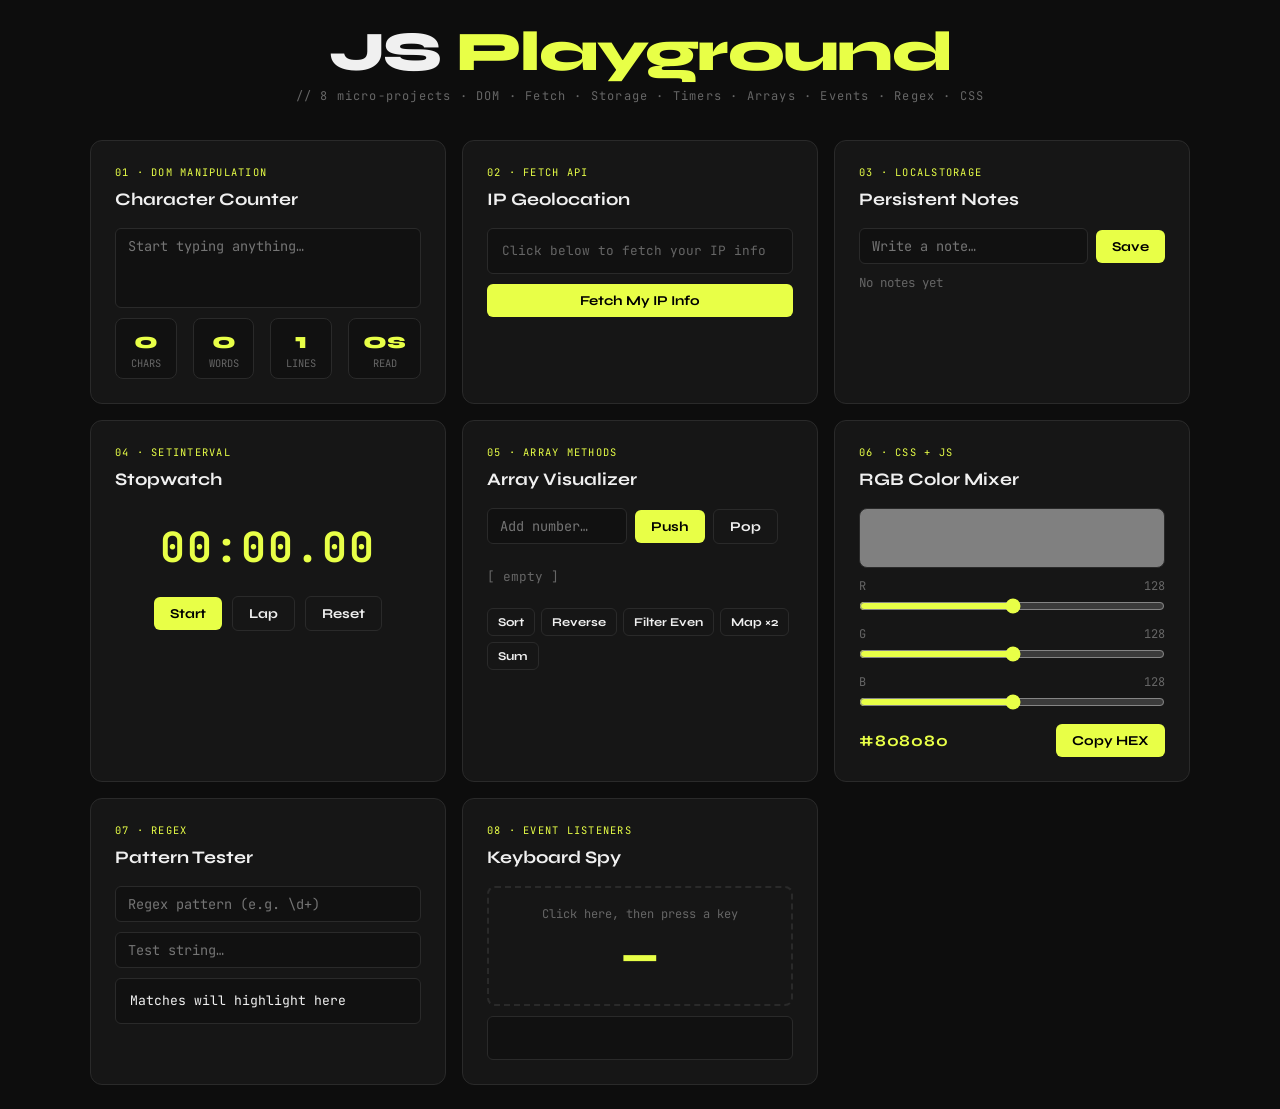
==== Beginner/index.html @ 54a26fcf "started on the beginner folder" ====
<!DOCTYPE html>
<html lang="en">
<head>
<meta charset="UTF-8">
<meta name="viewport" content="width=device-width, initial-scale=1.0">
<title>JS Playground</title>
<link href="https://fonts.googleapis.com/css2?family=JetBrains+Mono:wght@400;700&family=Syne:wght@400;700;800&display=swap" rel="stylesheet">
<style>
  :root {
    --bg: #0d0d0d;
    --surface: #161616;
    --border: #2a2a2a;
    --accent: #e8ff47;
    --accent2: #ff6b35;
    --text: #f0f0f0;
    --muted: #666;
    --mono: 'JetBrains Mono', monospace;
    --sans: 'Syne', sans-serif;
  }

  * { box-sizing: border-box; margin: 0; padding: 0; }

  body {
    background: var(--bg);
    color: var(--text);
    font-family: var(--sans);
    min-height: 100vh;
    padding: 24px 16px;
  }

  header {
    text-align: center;
    margin-bottom: 36px;
  }

  header h1 {
    font-size: clamp(2rem, 6vw, 3.5rem);
    font-weight: 800;
    letter-spacing: -0.03em;
    line-height: 1;
  }

  header h1 span { color: var(--accent); }

  header p {
    color: var(--muted);
    font-family: var(--mono);
    font-size: 0.75rem;
    margin-top: 8px;
    letter-spacing: 0.1em;
  }

  .grid {
    display: grid;
    grid-template-columns: repeat(auto-fit, minmax(300px, 1fr));
    gap: 16px;
    max-width: 1100px;
    margin: 0 auto;
  }

  .card {
    background: var(--surface);
    border: 1px solid var(--border);
    border-radius: 12px;
    padding: 24px;
    position: relative;
    overflow: hidden;
    transition: border-color 0.2s;
  }

  .card:hover { border-color: #444; }

  .card-tag {
    font-family: var(--mono);
    font-size: 0.65rem;
    letter-spacing: 0.12em;
    color: var(--accent);
    text-transform: uppercase;
    margin-bottom: 10px;
  }

  .card h2 {
    font-size: 1.1rem;
    font-weight: 700;
    margin-bottom: 18px;
    color: var(--text);
  }

  /* ── Shared UI ── */
  input[type="text"], input[type="number"], textarea, select {
    background: #111;
    border: 1px solid var(--border);
    border-radius: 6px;
    color: var(--text);
    font-family: var(--mono);
    font-size: 0.85rem;
    padding: 8px 12px;
    width: 100%;
    outline: none;
    transition: border-color 0.2s;
  }
  input:focus, textarea:focus, select:focus { border-color: var(--accent); }

  button {
    background: var(--accent);
    border: none;
    border-radius: 6px;
    color: #000;
    cursor: pointer;
    font-family: var(--sans);
    font-size: 0.85rem;
    font-weight: 700;
    padding: 8px 16px;
    transition: opacity 0.15s, transform 0.1s;
  }
  button:hover { opacity: 0.85; }
  button:active { transform: scale(0.97); }

  .btn-ghost {
    background: transparent;
    border: 1px solid var(--border);
    color: var(--text);
  }
  .btn-ghost:hover { border-color: #555; opacity: 1; }

  .output {
    background: #111;
    border: 1px solid var(--border);
    border-radius: 6px;
    font-family: var(--mono);
    font-size: 0.82rem;
    color: var(--accent);
    padding: 10px 14px;
    min-height: 36px;
    word-break: break-all;
  }

  .row { display: flex; gap: 8px; align-items: center; }
  .col { display: flex; flex-direction: column; gap: 10px; }

  /* ─────────────────────────────────────────
     1. DOM MANIPULATION – Character Counter
  ───────────────────────────────────────── */
  #char-box {
    position: relative;
  }
  #char-area {
    resize: none;
    height: 80px;
    font-family: var(--mono);
  }
  #char-stats {
    display: flex; gap: 16px; flex-wrap: wrap;
  }
  .stat {
    display: flex; flex-direction: column; align-items: center;
    background: #111; border: 1px solid var(--border);
    border-radius: 8px; padding: 8px 14px; flex: 1;
  }
  .stat-val { font-size: 1.4rem; font-weight: 800; color: var(--accent); }
  .stat-lbl { font-family: var(--mono); font-size: 0.65rem; color: var(--muted); margin-top: 2px; }

  /* ─────────────────────────────────────────
     2. FETCH API – IP Geolocation
  ───────────────────────────────────────── */
  #ip-result { line-height: 1.8; }
  #ip-result span { color: var(--text); }

  /* ─────────────────────────────────────────
     3. LOCAL STORAGE – Note Saver
  ───────────────────────────────────────── */
  #note-list { max-height: 130px; overflow-y: auto; display: flex; flex-direction: column; gap: 6px; }
  .note-item {
    background: #111; border: 1px solid var(--border); border-radius: 6px;
    padding: 7px 12px; font-family: var(--mono); font-size: 0.8rem;
    display: flex; justify-content: space-between; align-items: center; gap: 8px;
  }
  .note-item span { flex: 1; overflow: hidden; text-overflow: ellipsis; white-space: nowrap; }
  .note-item button {
    background: transparent; color: var(--muted); font-size: 0.8rem;
    padding: 2px 6px; border: none;
  }
  .note-item button:hover { color: var(--accent2); opacity: 1; }

  /* ─────────────────────────────────────────
     4. TIMERS / INTERVALS – Stopwatch
  ───────────────────────────────────────── */
  #sw-display {
    font-family: var(--mono);
    font-size: 2.6rem;
    font-weight: 700;
    letter-spacing: 0.05em;
    color: var(--accent);
    text-align: center;
    padding: 12px 0;
  }
  #sw-laps { max-height: 100px; overflow-y: auto; }
  .lap {
    font-family: var(--mono); font-size: 0.75rem; color: var(--muted);
    padding: 3px 0; border-bottom: 1px solid #1e1e1e;
    display: flex; justify-content: space-between;
  }

  /* ─────────────────────────────────────────
     5. ARRAY METHODS – Array Visualizer
  ───────────────────────────────────────── */
  #arr-display {
    display: flex; gap: 6px; flex-wrap: wrap; min-height: 44px;
    align-items: center;
  }
  .arr-item {
    background: #1e1e1e; border: 1px solid var(--border);
    border-radius: 6px; padding: 6px 12px;
    font-family: var(--mono); font-size: 0.85rem;
    color: var(--accent); transition: all 0.3s;
  }
  .arr-item.highlight { background: var(--accent); color: #000; }
  #arr-log {
    font-family: var(--mono); font-size: 0.75rem; color: var(--muted);
    min-height: 20px;
  }

  /* ─────────────────────────────────────────
     6. CSS + JS – Color Mixer
  ───────────────────────────────────────── */
  #color-preview {
    height: 60px; border-radius: 8px; transition: background 0.3s;
    border: 1px solid var(--border);
  }
  .color-sliders label {
    font-family: var(--mono); font-size: 0.75rem; color: var(--muted);
    display: flex; justify-content: space-between; margin-bottom: 4px;
  }
  input[type="range"] {
    width: 100%; accent-color: var(--accent); cursor: pointer;
  }
  #color-hex { font-size: 1rem; font-weight: 700; color: var(--accent); letter-spacing: 0.05em; }

  /* ─────────────────────────────────────────
     7. REGEX – Pattern Tester
  ───────────────────────────────────────── */
  #regex-highlight {
    background: #111; border: 1px solid var(--border); border-radius: 6px;
    padding: 10px 14px; font-family: var(--mono); font-size: 0.82rem;
    min-height: 44px; line-height: 1.8; word-break: break-all;
  }
  mark { background: var(--accent); color: #000; border-radius: 3px; padding: 0 2px; }
  #regex-count { font-family: var(--mono); font-size: 0.75rem; color: var(--muted); }

  /* ─────────────────────────────────────────
     8. EVENTS – Keyboard Spy
  ───────────────────────────────────────── */
  #key-box {
    border: 2px dashed var(--border); border-radius: 8px; padding: 18px;
    text-align: center; cursor: pointer; transition: border-color 0.2s;
    outline: none;
  }
  #key-box:focus { border-color: var(--accent); }
  #key-display {
    font-size: 2.5rem; font-weight: 800;
    color: var(--accent); letter-spacing: -0.02em;
    min-height: 50px;
  }
  #key-meta { font-family: var(--mono); font-size: 0.72rem; color: var(--muted); margin-top: 4px; }

  /* scrollbar */
  ::-webkit-scrollbar { width: 4px; }
  ::-webkit-scrollbar-track { background: transparent; }
  ::-webkit-scrollbar-thumb { background: #333; border-radius: 4px; }
</style>
</head>
<body>

<header>
  <h1>JS <span>Playground</span></h1>
  <p>// 8 micro-projects · DOM · Fetch · Storage · Timers · Arrays · Events · Regex · CSS</p>
</header>

<div class="grid">

  <!-- 1. DOM MANIPULATION -->
  <div class="card">
    <div class="card-tag">01 · DOM Manipulation</div>
    <h2>Character Counter</h2>
    <div class="col">
      <textarea id="char-area" placeholder="Start typing anything…"></textarea>
      <div id="char-stats">
        <div class="stat"><span class="stat-val" id="char-count">0</span><span class="stat-lbl">CHARS</span></div>
        <div class="stat"><span class="stat-val" id="word-count">0</span><span class="stat-lbl">WORDS</span></div>
        <div class="stat"><span class="stat-val" id="line-count">1</span><span class="stat-lbl">LINES</span></div>
        <div class="stat"><span class="stat-val" id="read-time">0s</span><span class="stat-lbl">READ</span></div>
      </div>
    </div>
  </div>

  <!-- 2. FETCH API -->
  <div class="card">
    <div class="card-tag">02 · Fetch API</div>
    <h2>IP Geolocation</h2>
    <div class="col">
      <div class="output" id="ip-result" style="color:var(--muted);font-family:var(--mono);font-size:0.8rem;line-height:1.9">
        Click below to fetch your IP info
      </div>
      <button onclick="fetchIP()">Fetch My IP Info</button>
    </div>
  </div>

  <!-- 3. LOCAL STORAGE -->
  <div class="card">
    <div class="card-tag">03 · localStorage</div>
    <h2>Persistent Notes</h2>
    <div class="col">
      <div class="row">
        <input type="text" id="note-input" placeholder="Write a note…" />
        <button onclick="saveNote()">Save</button>
      </div>
      <div id="note-list"></div>
    </div>
  </div>

  <!-- 4. TIMERS -->
  <div class="card">
    <div class="card-tag">04 · setInterval</div>
    <h2>Stopwatch</h2>
    <div class="col">
      <div id="sw-display">00:00.00</div>
      <div class="row" style="justify-content:center;gap:10px">
        <button id="sw-btn" onclick="swToggle()">Start</button>
        <button class="btn-ghost" onclick="swLap()">Lap</button>
        <button class="btn-ghost" onclick="swReset()">Reset</button>
      </div>
      <div id="sw-laps"></div>
    </div>
  </div>

  <!-- 5. ARRAY METHODS -->
  <div class="card">
    <div class="card-tag">05 · Array Methods</div>
    <h2>Array Visualizer</h2>
    <div class="col">
      <div class="row">
        <input type="number" id="arr-input" placeholder="Add number…" style="max-width:140px"/>
        <button onclick="arrAdd()">Push</button>
        <button class="btn-ghost" onclick="arrPop()">Pop</button>
      </div>
      <div id="arr-display"><span style="color:var(--muted);font-family:var(--mono);font-size:0.8rem">[ empty ]</span></div>
      <div class="row" style="flex-wrap:wrap;gap:6px">
        <button class="btn-ghost" style="font-size:0.75rem;padding:6px 10px" onclick="arrMethod('sort')">Sort</button>
        <button class="btn-ghost" style="font-size:0.75rem;padding:6px 10px" onclick="arrMethod('reverse')">Reverse</button>
        <button class="btn-ghost" style="font-size:0.75rem;padding:6px 10px" onclick="arrMethod('filter-even')">Filter Even</button>
        <button class="btn-ghost" style="font-size:0.75rem;padding:6px 10px" onclick="arrMethod('map-x2')">Map ×2</button>
        <button class="btn-ghost" style="font-size:0.75rem;padding:6px 10px" onclick="arrMethod('sum')">Sum</button>
      </div>
      <div id="arr-log"></div>
    </div>
  </div>

  <!-- 6. COLOR MIXER -->
  <div class="card">
    <div class="card-tag">06 · CSS + JS</div>
    <h2>RGB Color Mixer</h2>
    <div class="col">
      <div id="color-preview"></div>
      <div class="color-sliders col" style="gap:8px">
        <div>
          <label>R <span id="r-val">128</span></label>
          <input type="range" id="r-slider" min="0" max="255" value="128" oninput="updateColor()">
        </div>
        <div>
          <label>G <span id="g-val">128</span></label>
          <input type="range" id="g-slider" min="0" max="255" value="128" oninput="updateColor()">
        </div>
        <div>
          <label>B <span id="b-val">128</span></label>
          <input type="range" id="b-slider" min="0" max="255" value="128" oninput="updateColor()">
        </div>
      </div>
      <div class="row" style="justify-content:space-between;align-items:center">
        <span id="color-hex">#808080</span>
        <button onclick="copyHex()">Copy HEX</button>
      </div>
    </div>
  </div>

  <!-- 7. REGEX -->
  <div class="card">
    <div class="card-tag">07 · RegEx</div>
    <h2>Pattern Tester</h2>
    <div class="col">
      <input type="text" id="regex-pattern" placeholder="Regex pattern (e.g. \d+)" oninput="testRegex()" />
      <input type="text" id="regex-input" placeholder="Test string…" oninput="testRegex()" />
      <div id="regex-highlight">Matches will highlight here</div>
      <div id="regex-count"></div>
    </div>
  </div>

  <!-- 8. EVENTS – KEYBOARD SPY -->
  <div class="card">
    <div class="card-tag">08 · Event Listeners</div>
    <h2>Keyboard Spy</h2>
    <div class="col">
      <div id="key-box" tabindex="0" onclick="this.focus()">
        <div style="color:var(--muted);font-family:var(--mono);font-size:0.75rem;margin-bottom:10px">Click here, then press a key</div>
        <div id="key-display">—</div>
        <div id="key-meta"></div>
      </div>
      <div id="key-history" class="output" style="min-height:44px;color:var(--text);line-height:1.9;font-size:0.75rem"></div>
    </div>
  </div>

</div>

<script>
// ══════════════════════════════════════════════
// 1. DOM MANIPULATION – Character Counter
// ══════════════════════════════════════════════
const charArea = document.getElementById('char-area');
charArea.addEventListener('input', () => {
  const val = charArea.value;
  const chars = val.length;
  const words = val.trim() === '' ? 0 : val.trim().split(/\s+/).length;
  const lines = val.split('\n').length;
  const readSec = Math.round((words / 200) * 60);
  document.getElementById('char-count').textContent = chars;
  document.getElementById('word-count').textContent = words;
  document.getElementById('line-count').textContent = lines;
  document.getElementById('read-time').textContent = readSec < 60 ? readSec + 's' : Math.ceil(readSec/60) + 'm';
});

// ══════════════════════════════════════════════
// 2. FETCH API – IP Geolocation
// ══════════════════════════════════════════════
async function fetchIP() {
  const el = document.getElementById('ip-result');
  el.style.color = 'var(--muted)';
  el.textContent = 'Fetching…';
  try {
    const res = await fetch('https://ipapi.co/json/');
    const data = await res.json();
    el.style.color = '';
    el.innerHTML = `
      <span style="color:var(--accent)">IP:</span> <span>${data.ip}</span><br>
      <span style="color:var(--accent)">City:</span> <span>${data.city || '—'}</span><br>
      <span style="color:var(--accent)">Country:</span> <span>${data.country_name || '—'}</span><br>
      <span style="color:var(--accent)">ISP:</span> <span>${data.org || '—'}</span>
    `;
  } catch(e) {
    el.textContent = 'Error: ' + e.message;
    el.style.color = 'var(--accent2)';
  }
}

// ══════════════════════════════════════════════
// 3. LOCAL STORAGE – Notes
// ══════════════════════════════════════════════
let notes = JSON.parse(localStorage.getItem('js-playground-notes') || '[]');

function renderNotes() {
  const list = document.getElementById('note-list');
  list.innerHTML = notes.length === 0
    ? '<span style="color:var(--muted);font-family:var(--mono);font-size:0.78rem">No notes yet</span>'
    : notes.map((n, i) => `
      <div class="note-item">
        <span>${n}</span>
        <button onclick="deleteNote(${i})">✕</button>
      </div>`).join('');
}

function saveNote() {
  const input = document.getElementById('note-input');
  const val = input.value.trim();
  if (!val) return;
  notes.unshift(val);
  localStorage.setItem('js-playground-notes', JSON.stringify(notes));
  input.value = '';
  renderNotes();
}

function deleteNote(i) {
  notes.splice(i, 1);
  localStorage.setItem('js-playground-notes', JSON.stringify(notes));
  renderNotes();
}

document.getElementById('note-input').addEventListener('keydown', e => {
  if (e.key === 'Enter') saveNote();
});

renderNotes();

// ══════════════════════════════════════════════
// 4. TIMERS / INTERVALS – Stopwatch
// ══════════════════════════════════════════════
let swRunning = false, swStart = 0, swElapsed = 0, swInterval = null, swLapCount = 0;

function swFormat(ms) {
  const m = String(Math.floor(ms / 60000)).padStart(2, '0');
  const s = String(Math.floor((ms % 60000) / 1000)).padStart(2, '0');
  const cs = String(Math.floor((ms % 1000) / 10)).padStart(2, '0');
  return `${m}:${s}.${cs}`;
}

function swToggle() {
  if (!swRunning) {
    swStart = Date.now() - swElapsed;
    swInterval = setInterval(() => {
      swElapsed = Date.now() - swStart;
      document.getElementById('sw-display').textContent = swFormat(swElapsed);
    }, 16);
    document.getElementById('sw-btn').textContent = 'Pause';
    swRunning = true;
  } else {
    clearInterval(swInterval);
    document.getElementById('sw-btn').textContent = 'Resume';
    swRunning = false;
  }
}

function swLap() {
  if (!swRunning) return;
  swLapCount++;
  const div = document.createElement('div');
  div.className = 'lap';
  div.innerHTML = `<span>Lap ${swLapCount}</span><span>${swFormat(swElapsed)}</span>`;
  document.getElementById('sw-laps').prepend(div);
}

function swReset() {
  clearInterval(swInterval);
  swRunning = false; swElapsed = 0; swLapCount = 0;
  document.getElementById('sw-display').textContent = '00:00.00';
  document.getElementById('sw-btn').textContent = 'Start';
  document.getElementById('sw-laps').innerHTML = '';
}

// ══════════════════════════════════════════════
// 5. ARRAY METHODS
// ══════════════════════════════════════════════
let arr = [];

function renderArr(highlight = []) {
  const el = document.getElementById('arr-display');
  if (arr.length === 0) {
    el.innerHTML = '<span style="color:var(--muted);font-family:var(--mono);font-size:0.8rem">[ empty ]</span>';
    return;
  }
  el.innerHTML = arr.map((v, i) =>
    `<div class="arr-item${highlight.includes(i) ? ' highlight' : ''}">${v}</div>`
  ).join('');
}

function arrAdd() {
  const v = document.getElementById('arr-input').value;
  if (v === '') return;
  arr.push(Number(v));
  document.getElementById('arr-input').value = '';
  document.getElementById('arr-log').textContent = `push(${v}) → length: ${arr.length}`;
  renderArr([arr.length - 1]);
}

function arrPop() {
  if (!arr.length) return;
  const v = arr.pop();
  document.getElementById('arr-log').textContent = `pop() → removed: ${v}`;
  renderArr();
}

function arrMethod(m) {
  if (!arr.length) return;
  let log = '';
  if (m === 'sort') { arr.sort((a,b) => a-b); log = 'sort() ascending'; }
  if (m === 'reverse') { arr.reverse(); log = 'reverse()'; }
  if (m === 'filter-even') { arr = arr.filter(x => x % 2 === 0); log = 'filter(x => x%2===0)'; }
  if (m === 'map-x2') { arr = arr.map(x => x * 2); log = 'map(x => x*2)'; }
  if (m === 'sum') {
    const s = arr.reduce((a, b) => a + b, 0);
    log = `reduce → sum = ${s}`;
    document.getElementById('arr-log').textContent = log;
    renderArr(arr.map((_, i) => i));
    return;
  }
  document.getElementById('arr-log').textContent = log;
  renderArr();
}

// ══════════════════════════════════════════════
// 6. COLOR MIXER
// ══════════════════════════════════════════════
function toHex(v) { return Number(v).toString(16).padStart(2, '0'); }

function updateColor() {
  const r = document.getElementById('r-slider').value;
  const g = document.getElementById('g-slider').value;
  const b = document.getElementById('b-slider').value;
  document.getElementById('r-val').textContent = r;
  document.getElementById('g-val').textContent = g;
  document.getElementById('b-val').textContent = b;
  const hex = `#${toHex(r)}${toHex(g)}${toHex(b)}`;
  document.getElementById('color-preview').style.background = hex;
  document.getElementById('color-hex').textContent = hex.toUpperCase();
}

function copyHex() {
  const hex = document.getElementById('color-hex').textContent;
  navigator.clipboard.writeText(hex);
  const btn = event.target;
  btn.textContent = 'Copied!';
  setTimeout(() => btn.textContent = 'Copy HEX', 1200);
}

updateColor();

// ══════════════════════════════════════════════
// 7. REGEX
// ══════════════════════════════════════════════
function testRegex() {
  const pattern = document.getElementById('regex-pattern').value;
  const text = document.getElementById('regex-input').value;
  const out = document.getElementById('regex-highlight');
  const count = document.getElementById('regex-count');

  if (!pattern || !text) {
    out.textContent = text || 'Matches will highlight here';
    count.textContent = '';
    return;
  }
  try {
    const re = new RegExp(pattern, 'g');
    const matches = [...text.matchAll(re)];
    count.textContent = `${matches.length} match${matches.length !== 1 ? 'es' : ''} found`;
    out.innerHTML = text.replace(re, m => `<mark>${m}</mark>`);
  } catch(e) {
    out.textContent = 'Invalid regex';
    count.textContent = '';
  }
}

// ══════════════════════════════════════════════
// 8. KEYBOARD SPY
// ══════════════════════════════════════════════
const keyBox = document.getElementById('key-box');
const keyHistory = [];

keyBox.addEventListener('keydown', e => {
  e.preventDefault();
  const key = e.key === ' ' ? 'Space' : e.key;
  document.getElementById('key-display').textContent = key.length === 1 ? key : `[${key}]`;
  const meta = [
    e.ctrlKey && 'Ctrl',
    e.shiftKey && 'Shift',
    e.altKey && 'Alt',
    e.metaKey && 'Meta',
    `code: ${e.code}`,
    `keyCode: ${e.keyCode}`
  ].filter(Boolean).join('  ·  ');
  document.getElementById('key-meta').textContent = meta;

  keyHistory.unshift(key.length === 1 ? key : `[${key}]`);
  if (keyHistory.length > 20) keyHistory.pop();
  document.getElementById('key-history').innerHTML =
    keyHistory.map(k => `<span style="opacity:${1 - keyHistory.indexOf(k)*0.05}">${k}</span>`).join(' ');
});
</script>
</body>
</html>
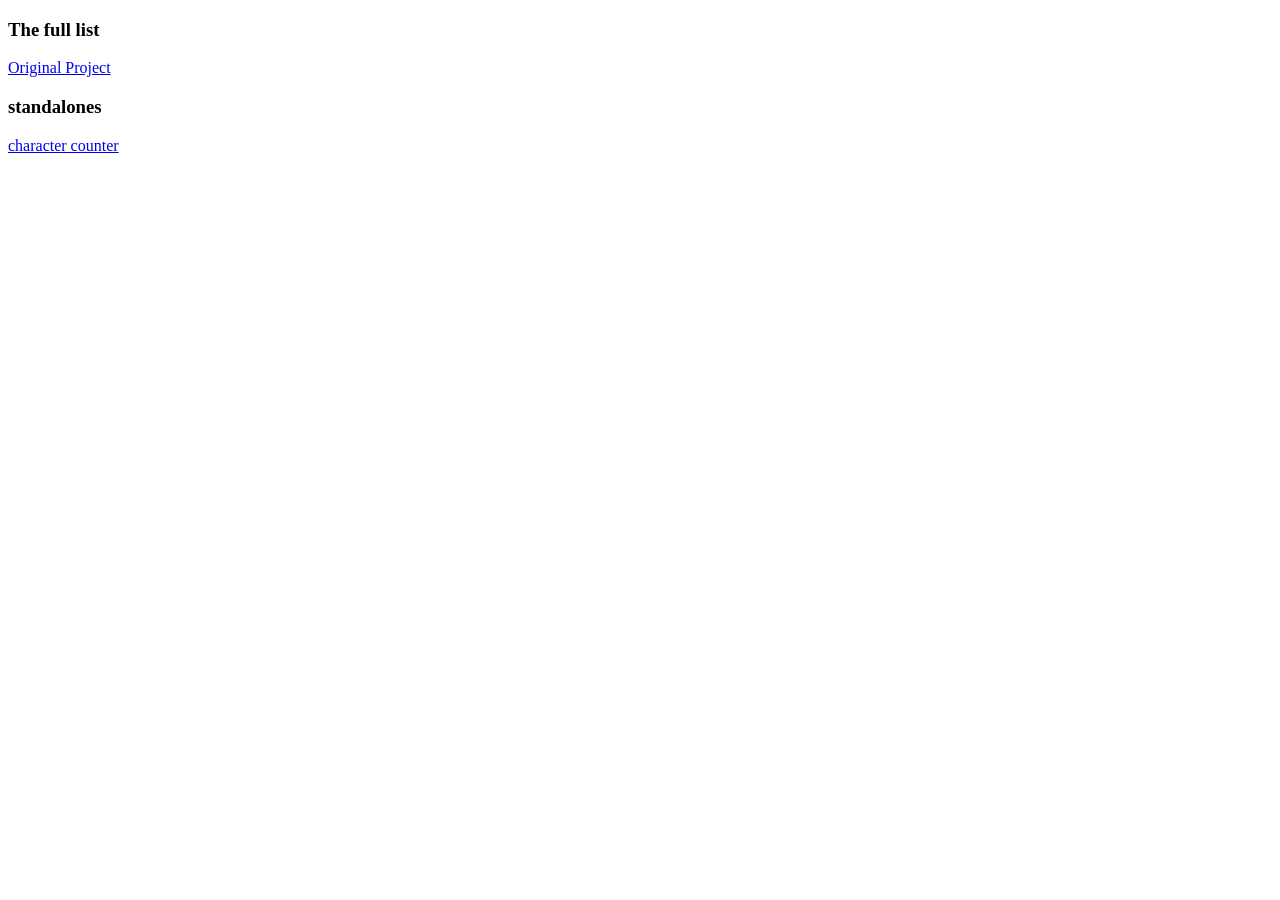
==== commit 44108e7f: "updates on index files" ====
--- a/Beginner/index.html
+++ b/Beginner/index.html
@@ -1,665 +1,15 @@
 <!DOCTYPE html>
 <html lang="en">
 <head>
-<meta charset="UTF-8">
-<meta name="viewport" content="width=device-width, initial-scale=1.0">
-<title>JS Playground</title>
-<link href="https://fonts.googleapis.com/css2?family=JetBrains+Mono:wght@400;700&family=Syne:wght@400;700;800&display=swap" rel="stylesheet">
-<style>
-  :root {
-    --bg: #0d0d0d;
-    --surface: #161616;
-    --border: #2a2a2a;
-    --accent: #e8ff47;
-    --accent2: #ff6b35;
-    --text: #f0f0f0;
-    --muted: #666;
-    --mono: 'JetBrains Mono', monospace;
-    --sans: 'Syne', sans-serif;
-  }
-
-  * { box-sizing: border-box; margin: 0; padding: 0; }
-
-  body {
-    background: var(--bg);
-    color: var(--text);
-    font-family: var(--sans);
-    min-height: 100vh;
-    padding: 24px 16px;
-  }
-
-  header {
-    text-align: center;
-    margin-bottom: 36px;
-  }
-
-  header h1 {
-    font-size: clamp(2rem, 6vw, 3.5rem);
-    font-weight: 800;
-    letter-spacing: -0.03em;
-    line-height: 1;
-  }
-
-  header h1 span { color: var(--accent); }
-
-  header p {
-    color: var(--muted);
-    font-family: var(--mono);
-    font-size: 0.75rem;
-    margin-top: 8px;
-    letter-spacing: 0.1em;
-  }
-
-  .grid {
-    display: grid;
-    grid-template-columns: repeat(auto-fit, minmax(300px, 1fr));
-    gap: 16px;
-    max-width: 1100px;
-    margin: 0 auto;
-  }
-
-  .card {
-    background: var(--surface);
-    border: 1px solid var(--border);
-    border-radius: 12px;
-    padding: 24px;
-    position: relative;
-    overflow: hidden;
-    transition: border-color 0.2s;
-  }
-
-  .card:hover { border-color: #444; }
-
-  .card-tag {
-    font-family: var(--mono);
-    font-size: 0.65rem;
-    letter-spacing: 0.12em;
-    color: var(--accent);
-    text-transform: uppercase;
-    margin-bottom: 10px;
-  }
-
-  .card h2 {
-    font-size: 1.1rem;
-    font-weight: 700;
-    margin-bottom: 18px;
-    color: var(--text);
-  }
-
-  /* ── Shared UI ── */
-  input[type="text"], input[type="number"], textarea, select {
-    background: #111;
-    border: 1px solid var(--border);
-    border-radius: 6px;
-    color: var(--text);
-    font-family: var(--mono);
-    font-size: 0.85rem;
-    padding: 8px 12px;
-    width: 100%;
-    outline: none;
-    transition: border-color 0.2s;
-  }
-  input:focus, textarea:focus, select:focus { border-color: var(--accent); }
-
-  button {
-    background: var(--accent);
-    border: none;
-    border-radius: 6px;
-    color: #000;
-    cursor: pointer;
-    font-family: var(--sans);
-    font-size: 0.85rem;
-    font-weight: 700;
-    padding: 8px 16px;
-    transition: opacity 0.15s, transform 0.1s;
-  }
-  button:hover { opacity: 0.85; }
-  button:active { transform: scale(0.97); }
-
-  .btn-ghost {
-    background: transparent;
-    border: 1px solid var(--border);
-    color: var(--text);
-  }
-  .btn-ghost:hover { border-color: #555; opacity: 1; }
-
-  .output {
-    background: #111;
-    border: 1px solid var(--border);
-    border-radius: 6px;
-    font-family: var(--mono);
-    font-size: 0.82rem;
-    color: var(--accent);
-    padding: 10px 14px;
-    min-height: 36px;
-    word-break: break-all;
-  }
-
-  .row { display: flex; gap: 8px; align-items: center; }
-  .col { display: flex; flex-direction: column; gap: 10px; }
-
-  /* ─────────────────────────────────────────
-     1. DOM MANIPULATION – Character Counter
-  ───────────────────────────────────────── */
-  #char-box {
-    position: relative;
-  }
-  #char-area {
-    resize: none;
-    height: 80px;
-    font-family: var(--mono);
-  }
-  #char-stats {
-    display: flex; gap: 16px; flex-wrap: wrap;
-  }
-  .stat {
-    display: flex; flex-direction: column; align-items: center;
-    background: #111; border: 1px solid var(--border);
-    border-radius: 8px; padding: 8px 14px; flex: 1;
-  }
-  .stat-val { font-size: 1.4rem; font-weight: 800; color: var(--accent); }
-  .stat-lbl { font-family: var(--mono); font-size: 0.65rem; color: var(--muted); margin-top: 2px; }
-
-  /* ─────────────────────────────────────────
-     2. FETCH API – IP Geolocation
-  ───────────────────────────────────────── */
-  #ip-result { line-height: 1.8; }
-  #ip-result span { color: var(--text); }
-
-  /* ─────────────────────────────────────────
-     3. LOCAL STORAGE – Note Saver
-  ───────────────────────────────────────── */
-  #note-list { max-height: 130px; overflow-y: auto; display: flex; flex-direction: column; gap: 6px; }
-  .note-item {
-    background: #111; border: 1px solid var(--border); border-radius: 6px;
-    padding: 7px 12px; font-family: var(--mono); font-size: 0.8rem;
-    display: flex; justify-content: space-between; align-items: center; gap: 8px;
-  }
-  .note-item span { flex: 1; overflow: hidden; text-overflow: ellipsis; white-space: nowrap; }
-  .note-item button {
-    background: transparent; color: var(--muted); font-size: 0.8rem;
-    padding: 2px 6px; border: none;
-  }
-  .note-item button:hover { color: var(--accent2); opacity: 1; }
-
-  /* ─────────────────────────────────────────
-     4. TIMERS / INTERVALS – Stopwatch
-  ───────────────────────────────────────── */
-  #sw-display {
-    font-family: var(--mono);
-    font-size: 2.6rem;
-    font-weight: 700;
-    letter-spacing: 0.05em;
-    color: var(--accent);
-    text-align: center;
-    padding: 12px 0;
-  }
-  #sw-laps { max-height: 100px; overflow-y: auto; }
-  .lap {
-    font-family: var(--mono); font-size: 0.75rem; color: var(--muted);
-    padding: 3px 0; border-bottom: 1px solid #1e1e1e;
-    display: flex; justify-content: space-between;
-  }
-
-  /* ─────────────────────────────────────────
-     5. ARRAY METHODS – Array Visualizer
-  ───────────────────────────────────────── */
-  #arr-display {
-    display: flex; gap: 6px; flex-wrap: wrap; min-height: 44px;
-    align-items: center;
-  }
-  .arr-item {
-    background: #1e1e1e; border: 1px solid var(--border);
-    border-radius: 6px; padding: 6px 12px;
-    font-family: var(--mono); font-size: 0.85rem;
-    color: var(--accent); transition: all 0.3s;
-  }
-  .arr-item.highlight { background: var(--accent); color: #000; }
-  #arr-log {
-    font-family: var(--mono); font-size: 0.75rem; color: var(--muted);
-    min-height: 20px;
-  }
-
-  /* ─────────────────────────────────────────
-     6. CSS + JS – Color Mixer
-  ───────────────────────────────────────── */
-  #color-preview {
-    height: 60px; border-radius: 8px; transition: background 0.3s;
-    border: 1px solid var(--border);
-  }
-  .color-sliders label {
-    font-family: var(--mono); font-size: 0.75rem; color: var(--muted);
-    display: flex; justify-content: space-between; margin-bottom: 4px;
-  }
-  input[type="range"] {
-    width: 100%; accent-color: var(--accent); cursor: pointer;
-  }
-  #color-hex { font-size: 1rem; font-weight: 700; color: var(--accent); letter-spacing: 0.05em; }
-
-  /* ─────────────────────────────────────────
-     7. REGEX – Pattern Tester
-  ───────────────────────────────────────── */
-  #regex-highlight {
-    background: #111; border: 1px solid var(--border); border-radius: 6px;
-    padding: 10px 14px; font-family: var(--mono); font-size: 0.82rem;
-    min-height: 44px; line-height: 1.8; word-break: break-all;
-  }
-  mark { background: var(--accent); color: #000; border-radius: 3px; padding: 0 2px; }
-  #regex-count { font-family: var(--mono); font-size: 0.75rem; color: var(--muted); }
-
-  /* ─────────────────────────────────────────
-     8. EVENTS – Keyboard Spy
-  ───────────────────────────────────────── */
-  #key-box {
-    border: 2px dashed var(--border); border-radius: 8px; padding: 18px;
-    text-align: center; cursor: pointer; transition: border-color 0.2s;
-    outline: none;
-  }
-  #key-box:focus { border-color: var(--accent); }
-  #key-display {
-    font-size: 2.5rem; font-weight: 800;
-    color: var(--accent); letter-spacing: -0.02em;
-    min-height: 50px;
-  }
-  #key-meta { font-family: var(--mono); font-size: 0.72rem; color: var(--muted); margin-top: 4px; }
-
-  /* scrollbar */
-  ::-webkit-scrollbar { width: 4px; }
-  ::-webkit-scrollbar-track { background: transparent; }
-  ::-webkit-scrollbar-thumb { background: #333; border-radius: 4px; }
-</style>
+    <meta charset="UTF-8">
+    <meta name="viewport" content="width=device-width, initial-scale=1.0">
+    <title>Beginner Level JS projects</title>
 </head>
 <body>
-
-<header>
-  <h1>JS <span>Playground</span></h1>
-  <p>// 8 micro-projects · DOM · Fetch · Storage · Timers · Arrays · Events · Regex · CSS</p>
-</header>
-
-<div class="grid">
-
-  <!-- 1. DOM MANIPULATION -->
-  <div class="card">
-    <div class="card-tag">01 · DOM Manipulation</div>
-    <h2>Character Counter</h2>
-    <div class="col">
-      <textarea id="char-area" placeholder="Start typing anything…"></textarea>
-      <div id="char-stats">
-        <div class="stat"><span class="stat-val" id="char-count">0</span><span class="stat-lbl">CHARS</span></div>
-        <div class="stat"><span class="stat-val" id="word-count">0</span><span class="stat-lbl">WORDS</span></div>
-        <div class="stat"><span class="stat-val" id="line-count">1</span><span class="stat-lbl">LINES</span></div>
-        <div class="stat"><span class="stat-val" id="read-time">0s</span><span class="stat-lbl">READ</span></div>
-      </div>
-    </div>
-  </div>
-
-  <!-- 2. FETCH API -->
-  <div class="card">
-    <div class="card-tag">02 · Fetch API</div>
-    <h2>IP Geolocation</h2>
-    <div class="col">
-      <div class="output" id="ip-result" style="color:var(--muted);font-family:var(--mono);font-size:0.8rem;line-height:1.9">
-        Click below to fetch your IP info
-      </div>
-      <button onclick="fetchIP()">Fetch My IP Info</button>
-    </div>
-  </div>
-
-  <!-- 3. LOCAL STORAGE -->
-  <div class="card">
-    <div class="card-tag">03 · localStorage</div>
-    <h2>Persistent Notes</h2>
-    <div class="col">
-      <div class="row">
-        <input type="text" id="note-input" placeholder="Write a note…" />
-        <button onclick="saveNote()">Save</button>
-      </div>
-      <div id="note-list"></div>
-    </div>
-  </div>
-
-  <!-- 4. TIMERS -->
-  <div class="card">
-    <div class="card-tag">04 · setInterval</div>
-    <h2>Stopwatch</h2>
-    <div class="col">
-      <div id="sw-display">00:00.00</div>
-      <div class="row" style="justify-content:center;gap:10px">
-        <button id="sw-btn" onclick="swToggle()">Start</button>
-        <button class="btn-ghost" onclick="swLap()">Lap</button>
-        <button class="btn-ghost" onclick="swReset()">Reset</button>
-      </div>
-      <div id="sw-laps"></div>
-    </div>
-  </div>
-
-  <!-- 5. ARRAY METHODS -->
-  <div class="card">
-    <div class="card-tag">05 · Array Methods</div>
-    <h2>Array Visualizer</h2>
-    <div class="col">
-      <div class="row">
-        <input type="number" id="arr-input" placeholder="Add number…" style="max-width:140px"/>
-        <button onclick="arrAdd()">Push</button>
-        <button class="btn-ghost" onclick="arrPop()">Pop</button>
-      </div>
-      <div id="arr-display"><span style="color:var(--muted);font-family:var(--mono);font-size:0.8rem">[ empty ]</span></div>
-      <div class="row" style="flex-wrap:wrap;gap:6px">
-        <button class="btn-ghost" style="font-size:0.75rem;padding:6px 10px" onclick="arrMethod('sort')">Sort</button>
-        <button class="btn-ghost" style="font-size:0.75rem;padding:6px 10px" onclick="arrMethod('reverse')">Reverse</button>
-        <button class="btn-ghost" style="font-size:0.75rem;padding:6px 10px" onclick="arrMethod('filter-even')">Filter Even</button>
-        <button class="btn-ghost" style="font-size:0.75rem;padding:6px 10px" onclick="arrMethod('map-x2')">Map ×2</button>
-        <button class="btn-ghost" style="font-size:0.75rem;padding:6px 10px" onclick="arrMethod('sum')">Sum</button>
-      </div>
-      <div id="arr-log"></div>
-    </div>
-  </div>
-
-  <!-- 6. COLOR MIXER -->
-  <div class="card">
-    <div class="card-tag">06 · CSS + JS</div>
-    <h2>RGB Color Mixer</h2>
-    <div class="col">
-      <div id="color-preview"></div>
-      <div class="color-sliders col" style="gap:8px">
-        <div>
-          <label>R <span id="r-val">128</span></label>
-          <input type="range" id="r-slider" min="0" max="255" value="128" oninput="updateColor()">
-        </div>
-        <div>
-          <label>G <span id="g-val">128</span></label>
-          <input type="range" id="g-slider" min="0" max="255" value="128" oninput="updateColor()">
-        </div>
-        <div>
-          <label>B <span id="b-val">128</span></label>
-          <input type="range" id="b-slider" min="0" max="255" value="128" oninput="updateColor()">
-        </div>
-      </div>
-      <div class="row" style="justify-content:space-between;align-items:center">
-        <span id="color-hex">#808080</span>
-        <button onclick="copyHex()">Copy HEX</button>
-      </div>
-    </div>
-  </div>
-
-  <!-- 7. REGEX -->
-  <div class="card">
-    <div class="card-tag">07 · RegEx</div>
-    <h2>Pattern Tester</h2>
-    <div class="col">
-      <input type="text" id="regex-pattern" placeholder="Regex pattern (e.g. \d+)" oninput="testRegex()" />
-      <input type="text" id="regex-input" placeholder="Test string…" oninput="testRegex()" />
-      <div id="regex-highlight">Matches will highlight here</div>
-      <div id="regex-count"></div>
-    </div>
-  </div>
-
-  <!-- 8. EVENTS – KEYBOARD SPY -->
-  <div class="card">
-    <div class="card-tag">08 · Event Listeners</div>
-    <h2>Keyboard Spy</h2>
-    <div class="col">
-      <div id="key-box" tabindex="0" onclick="this.focus()">
-        <div style="color:var(--muted);font-family:var(--mono);font-size:0.75rem;margin-bottom:10px">Click here, then press a key</div>
-        <div id="key-display">—</div>
-        <div id="key-meta"></div>
-      </div>
-      <div id="key-history" class="output" style="min-height:44px;color:var(--text);line-height:1.9;font-size:0.75rem"></div>
-    </div>
-  </div>
-
-</div>
-
-<script>
-// ══════════════════════════════════════════════
-// 1. DOM MANIPULATION – Character Counter
-// ══════════════════════════════════════════════
-const charArea = document.getElementById('char-area');
-charArea.addEventListener('input', () => {
-  const val = charArea.value;
-  const chars = val.length;
-  const words = val.trim() === '' ? 0 : val.trim().split(/\s+/).length;
-  const lines = val.split('\n').length;
-  const readSec = Math.round((words / 200) * 60);
-  document.getElementById('char-count').textContent = chars;
-  document.getElementById('word-count').textContent = words;
-  document.getElementById('line-count').textContent = lines;
-  document.getElementById('read-time').textContent = readSec < 60 ? readSec + 's' : Math.ceil(readSec/60) + 'm';
-});
-
-// ══════════════════════════════════════════════
-// 2. FETCH API – IP Geolocation
-// ══════════════════════════════════════════════
-async function fetchIP() {
-  const el = document.getElementById('ip-result');
-  el.style.color = 'var(--muted)';
-  el.textContent = 'Fetching…';
-  try {
-    const res = await fetch('https://ipapi.co/json/');
-    const data = await res.json();
-    el.style.color = '';
-    el.innerHTML = `
-      <span style="color:var(--accent)">IP:</span> <span>${data.ip}</span><br>
-      <span style="color:var(--accent)">City:</span> <span>${data.city || '—'}</span><br>
-      <span style="color:var(--accent)">Country:</span> <span>${data.country_name || '—'}</span><br>
-      <span style="color:var(--accent)">ISP:</span> <span>${data.org || '—'}</span>
-    `;
-  } catch(e) {
-    el.textContent = 'Error: ' + e.message;
-    el.style.color = 'var(--accent2)';
-  }
-}
-
-// ══════════════════════════════════════════════
-// 3. LOCAL STORAGE – Notes
-// ══════════════════════════════════════════════
-let notes = JSON.parse(localStorage.getItem('js-playground-notes') || '[]');
-
-function renderNotes() {
-  const list = document.getElementById('note-list');
-  list.innerHTML = notes.length === 0
-    ? '<span style="color:var(--muted);font-family:var(--mono);font-size:0.78rem">No notes yet</span>'
-    : notes.map((n, i) => `
-      <div class="note-item">
-        <span>${n}</span>
-        <button onclick="deleteNote(${i})">✕</button>
-      </div>`).join('');
-}
-
-function saveNote() {
-  const input = document.getElementById('note-input');
-  const val = input.value.trim();
-  if (!val) return;
-  notes.unshift(val);
-  localStorage.setItem('js-playground-notes', JSON.stringify(notes));
-  input.value = '';
-  renderNotes();
-}
-
-function deleteNote(i) {
-  notes.splice(i, 1);
-  localStorage.setItem('js-playground-notes', JSON.stringify(notes));
-  renderNotes();
-}
-
-document.getElementById('note-input').addEventListener('keydown', e => {
-  if (e.key === 'Enter') saveNote();
-});
-
-renderNotes();
-
-// ══════════════════════════════════════════════
-// 4. TIMERS / INTERVALS – Stopwatch
-// ══════════════════════════════════════════════
-let swRunning = false, swStart = 0, swElapsed = 0, swInterval = null, swLapCount = 0;
-
-function swFormat(ms) {
-  const m = String(Math.floor(ms / 60000)).padStart(2, '0');
-  const s = String(Math.floor((ms % 60000) / 1000)).padStart(2, '0');
-  const cs = String(Math.floor((ms % 1000) / 10)).padStart(2, '0');
-  return `${m}:${s}.${cs}`;
-}
-
-function swToggle() {
-  if (!swRunning) {
-    swStart = Date.now() - swElapsed;
-    swInterval = setInterval(() => {
-      swElapsed = Date.now() - swStart;
-      document.getElementById('sw-display').textContent = swFormat(swElapsed);
-    }, 16);
-    document.getElementById('sw-btn').textContent = 'Pause';
-    swRunning = true;
-  } else {
-    clearInterval(swInterval);
-    document.getElementById('sw-btn').textContent = 'Resume';
-    swRunning = false;
-  }
-}
-
-function swLap() {
-  if (!swRunning) return;
-  swLapCount++;
-  const div = document.createElement('div');
-  div.className = 'lap';
-  div.innerHTML = `<span>Lap ${swLapCount}</span><span>${swFormat(swElapsed)}</span>`;
-  document.getElementById('sw-laps').prepend(div);
-}
-
-function swReset() {
-  clearInterval(swInterval);
-  swRunning = false; swElapsed = 0; swLapCount = 0;
-  document.getElementById('sw-display').textContent = '00:00.00';
-  document.getElementById('sw-btn').textContent = 'Start';
-  document.getElementById('sw-laps').innerHTML = '';
-}
-
-// ══════════════════════════════════════════════
-// 5. ARRAY METHODS
-// ══════════════════════════════════════════════
-let arr = [];
-
-function renderArr(highlight = []) {
-  const el = document.getElementById('arr-display');
-  if (arr.length === 0) {
-    el.innerHTML = '<span style="color:var(--muted);font-family:var(--mono);font-size:0.8rem">[ empty ]</span>';
-    return;
-  }
-  el.innerHTML = arr.map((v, i) =>
-    `<div class="arr-item${highlight.includes(i) ? ' highlight' : ''}">${v}</div>`
-  ).join('');
-}
-
-function arrAdd() {
-  const v = document.getElementById('arr-input').value;
-  if (v === '') return;
-  arr.push(Number(v));
-  document.getElementById('arr-input').value = '';
-  document.getElementById('arr-log').textContent = `push(${v}) → length: ${arr.length}`;
-  renderArr([arr.length - 1]);
-}
-
-function arrPop() {
-  if (!arr.length) return;
-  const v = arr.pop();
-  document.getElementById('arr-log').textContent = `pop() → removed: ${v}`;
-  renderArr();
-}
-
-function arrMethod(m) {
-  if (!arr.length) return;
-  let log = '';
-  if (m === 'sort') { arr.sort((a,b) => a-b); log = 'sort() ascending'; }
-  if (m === 'reverse') { arr.reverse(); log = 'reverse()'; }
-  if (m === 'filter-even') { arr = arr.filter(x => x % 2 === 0); log = 'filter(x => x%2===0)'; }
-  if (m === 'map-x2') { arr = arr.map(x => x * 2); log = 'map(x => x*2)'; }
-  if (m === 'sum') {
-    const s = arr.reduce((a, b) => a + b, 0);
-    log = `reduce → sum = ${s}`;
-    document.getElementById('arr-log').textContent = log;
-    renderArr(arr.map((_, i) => i));
-    return;
-  }
-  document.getElementById('arr-log').textContent = log;
-  renderArr();
-}
-
-// ══════════════════════════════════════════════
-// 6. COLOR MIXER
-// ══════════════════════════════════════════════
-function toHex(v) { return Number(v).toString(16).padStart(2, '0'); }
-
-function updateColor() {
-  const r = document.getElementById('r-slider').value;
-  const g = document.getElementById('g-slider').value;
-  const b = document.getElementById('b-slider').value;
-  document.getElementById('r-val').textContent = r;
-  document.getElementById('g-val').textContent = g;
-  document.getElementById('b-val').textContent = b;
-  const hex = `#${toHex(r)}${toHex(g)}${toHex(b)}`;
-  document.getElementById('color-preview').style.background = hex;
-  document.getElementById('color-hex').textContent = hex.toUpperCase();
-}
-
-function copyHex() {
-  const hex = document.getElementById('color-hex').textContent;
-  navigator.clipboard.writeText(hex);
-  const btn = event.target;
-  btn.textContent = 'Copied!';
-  setTimeout(() => btn.textContent = 'Copy HEX', 1200);
-}
-
-updateColor();
-
-// ══════════════════════════════════════════════
-// 7. REGEX
-// ══════════════════════════════════════════════
-function testRegex() {
-  const pattern = document.getElementById('regex-pattern').value;
-  const text = document.getElementById('regex-input').value;
-  const out = document.getElementById('regex-highlight');
-  const count = document.getElementById('regex-count');
-
-  if (!pattern || !text) {
-    out.textContent = text || 'Matches will highlight here';
-    count.textContent = '';
-    return;
-  }
-  try {
-    const re = new RegExp(pattern, 'g');
-    const matches = [...text.matchAll(re)];
-    count.textContent = `${matches.length} match${matches.length !== 1 ? 'es' : ''} found`;
-    out.innerHTML = text.replace(re, m => `<mark>${m}</mark>`);
-  } catch(e) {
-    out.textContent = 'Invalid regex';
-    count.textContent = '';
-  }
-}
-
-// ══════════════════════════════════════════════
-// 8. KEYBOARD SPY
-// ══════════════════════════════════════════════
-const keyBox = document.getElementById('key-box');
-const keyHistory = [];
-
-keyBox.addEventListener('keydown', e => {
-  e.preventDefault();
-  const key = e.key === ' ' ? 'Space' : e.key;
-  document.getElementById('key-display').textContent = key.length === 1 ? key : `[${key}]`;
-  const meta = [
-    e.ctrlKey && 'Ctrl',
-    e.shiftKey && 'Shift',
-    e.altKey && 'Alt',
-    e.metaKey && 'Meta',
-    `code: ${e.code}`,
-    `keyCode: ${e.keyCode}`
-  ].filter(Boolean).join('  ·  ');
-  document.getElementById('key-meta').textContent = meta;
-
-  keyHistory.unshift(key.length === 1 ? key : `[${key}]`);
-  if (keyHistory.length > 20) keyHistory.pop();
-  document.getElementById('key-history').innerHTML =
-    keyHistory.map(k => `<span style="opacity:${1 - keyHistory.indexOf(k)*0.05}">${k}</span>`).join(' ');
-});
-</script>
+    <h3>The full list</h3>
+    <a href="./original.html">Original Project</a>
+    <h3>standalones</h3>
+    <a href="./apps/Character_Counter/index.html">character counter</a>
+   
 </body>
 </html>
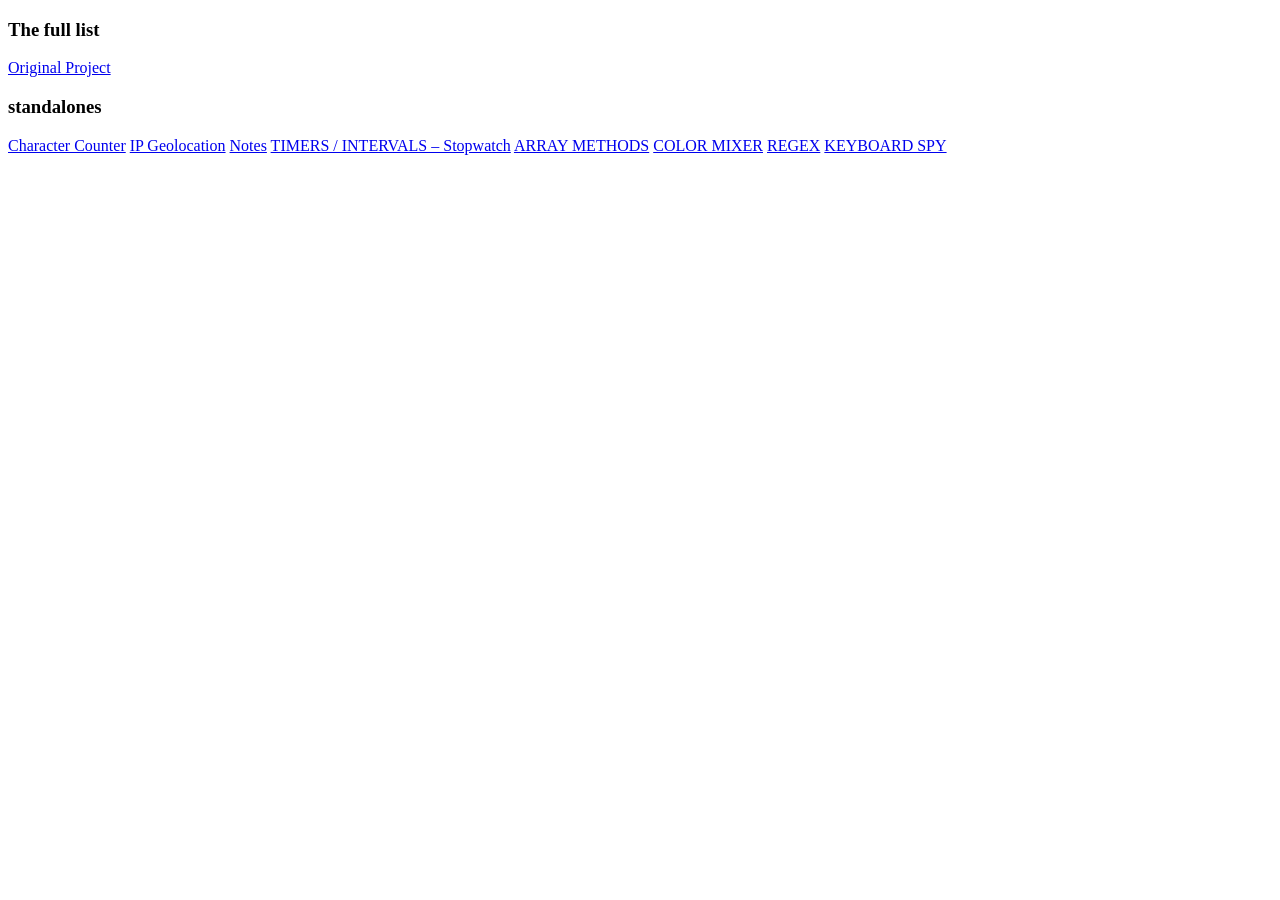
==== commit 1e0a6fef: "Few tweaks and adding the IP Geolocation" ====
--- a/Beginner/index.html
+++ b/Beginner/index.html
@@ -9,7 +9,14 @@
     <h3>The full list</h3>
     <a href="./original.html">Original Project</a>
     <h3>standalones</h3>
-    <a href="./apps/Character_Counter/index.html">character counter</a>
+    <a href="./apps/Character_Counter/index.html">Character Counter</a>
+    <a href="./apps/IP_Geolocation/index.html">IP Geolocation</a>
+    <a href="./apps/Note_Saver/index.html">Notes</a>
+    <a href="./apps/Timers_Intervals_Stopwatch/index.html">TIMERS / INTERVALS – Stopwatch</a>
+    <a href="./apps/Array_Visualizer/index.html">ARRAY METHODS</a>
+    <a href="./apps/Color_Mixer/index.html">COLOR MIXER</a>
+    <a href="./apps/REGEX_Pattern_Tester/index.html">REGEX</a>
+    <a href="./apps/Keyboard_Spy/index.html">KEYBOARD SPY</a>
    
 </body>
 </html>
